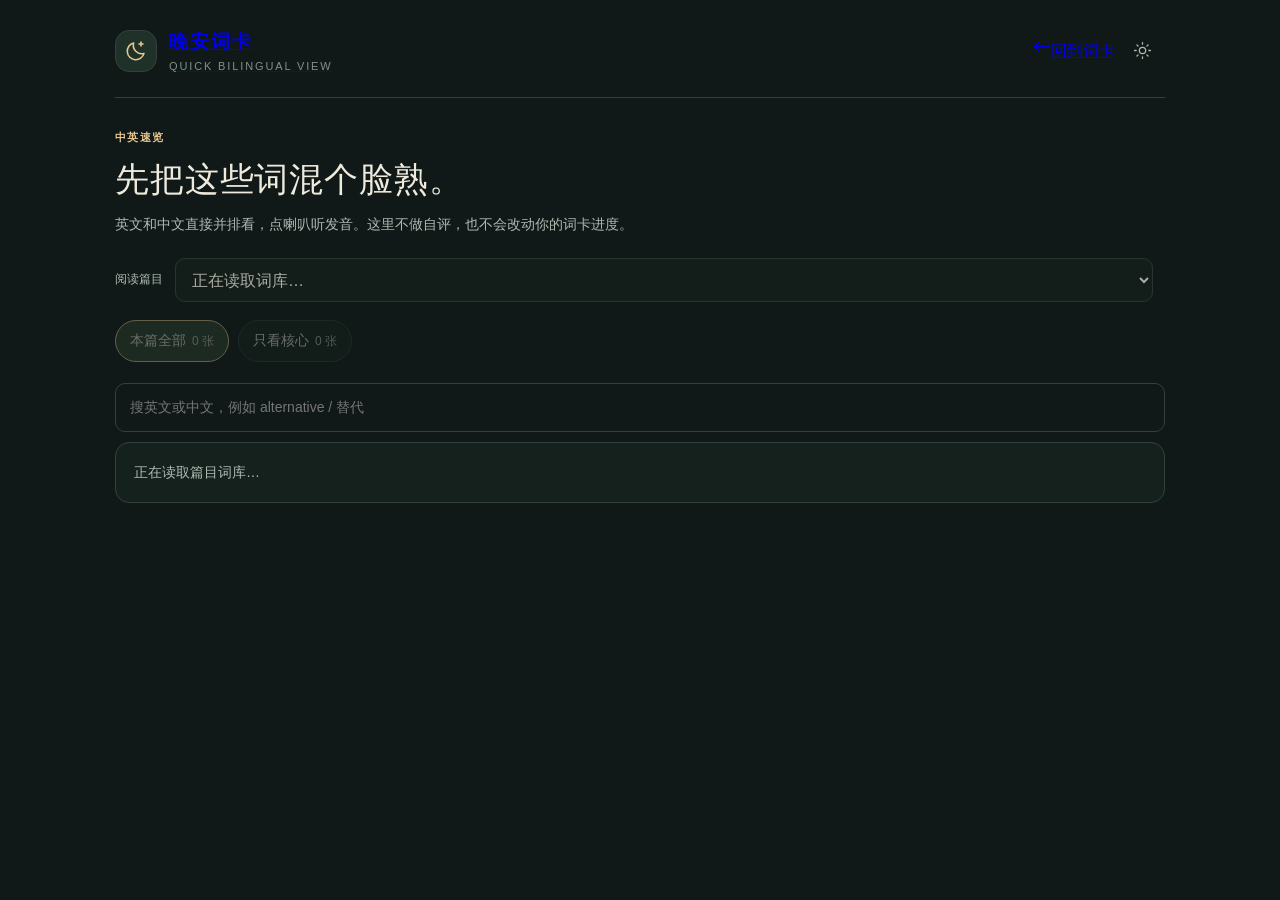
==== quick.html @ 434c5347 "Add bilingual quick review page" ====
<!DOCTYPE html>
<html data-theme="night" lang="zh-CN">
<head>
<meta charset="utf-8"/>
<meta content="width=device-width, initial-scale=1, viewport-fit=cover" name="viewport"/>
<meta content="dark light" name="color-scheme"/>
<meta content="中英文对照速览。先把阅读生词混个脸熟，再进入词卡复习。" name="description"/>
<title>中英速览 · 晚安词卡</title>
<link href="./assets/app.css?v=3" rel="stylesheet"/>
<link href="./assets/quick.css?v=1" rel="stylesheet"/>
<meta content="noindex, nofollow" name="robots"/>
<meta content="#101917" name="theme-color"/>
<meta content="no-referrer" name="referrer"/>
<link href="./assets/icon.svg" rel="icon" type="image/svg+xml"/>
<meta content="default-src 'self'; script-src 'self'; style-src 'self' 'unsafe-inline'; img-src 'self' data:; connect-src 'self'; object-src 'none'; base-uri 'self'; form-action 'none'" http-equiv="Content-Security-Policy"/>
</head>
<body>
<div class="shell quick-shell">
<header class="top">
<a class="brand quick-brand" href="./index.html" aria-label="返回晚安词卡">
<span aria-hidden="true" class="logo"><svg viewBox="0 0 24 24"><path d="M20 14.4A8.5 8.5 0 0 1 9.6 4 8.5 8.5 0 1 0 20 14.4Z"></path><path d="M17 3v4M15 5h4"></path></svg></span>
<div><div class="brand-title">晚安词卡</div><div class="brand-sub">QUICK BILINGUAL VIEW</div></div>
</a>
<div class="top-actions">
<a class="quiet icon top-link" href="./index.html" title="回到翻卡模式"><svg viewBox="0 0 24 24"><path d="M9 18 3 12l6-6"></path><path d="M3 12h18"></path></svg><span class="label-on-wide">回到词卡</span></a>
<button aria-label="切换深浅色" class="quiet icon" id="theme" title="切换深浅色"><svg viewBox="0 0 24 24"><circle cx="12" cy="12" r="4"></circle><path d="M12 2v2M12 20v2M2 12h2M20 12h2M5 5l1.5 1.5M17.5 17.5 19 19M19 5l-1.5 1.5M6.5 17.5 5 19"></path></svg></button>
</div>
</header>

<section class="intro quick-intro">
<div class="eyebrow">中英速览</div>
<h1>先把这些词混个脸熟。</h1>
<p>英文和中文直接并排看，点喇叭听发音。这里不做自评，也不会改动你的词卡进度。</p>
</section>

<div class="deckbar">
<label for="deckSelect">阅读篇目</label>
<select aria-label="选择阅读篇目" disabled id="deckSelect"><option>正在读取词库…</option></select>
<span class="edition" id="edition"></span>
</div>

<div class="quick-controls">
<nav aria-label="筛选词卡" class="packbar quick-packbar">
<button aria-pressed="true" data-filter="all" disabled>本篇全部<span class="pack-n" id="allCount">0 张</span></button>
<button aria-pressed="false" data-filter="core" disabled>只看核心<span class="pack-n" id="coreCount">0 张</span></button>
</nav>
<label class="quick-search-wrap">
<span class="sr-only">搜索中英文</span>
<input class="search quick-search" disabled id="searchInput" placeholder="搜英文或中文，例如 alternative / 替代" type="search"/>
</label>
</div>

<div class="loadingbox" id="loadingBox" role="status"><span id="loadingMessage">正在读取篇目词库…</span></div>

<main hidden id="quickWorkspace">
<div class="quick-summary"><span id="listCount"></span><span>点击任意一行的喇叭即可听英文发音</span></div>
<section class="quick-list" id="quickList" aria-live="polite"></section>
<p class="quick-foot">这是“预习 / 扫一遍”页面：先认识长相和大意，再回到词卡页做主动回忆，会轻松很多。</p>
</main>
</div>
<div class="toast" hidden id="toast" role="status"></div>
<noscript><div class="noscript">中英速览需要 JavaScript。请通过网站地址访问。</div></noscript>
<script defer src="./assets/quick.js?v=1"></script>
</body>
</html>
---- assets/app.css ----
:root{--bg:#101917;--card:#1a2823;--panel:#15211d;--subtle:#20312a;--line:#32423a;--ink:#eeeadd;--muted:#adb9b1;--dim:#809388;--accent:#e5c78f;--accentInk:#282319;--soft:#304534;--highlight:#e8d893;--red:#e4a498;--good:#a5cfb2;--maybe:#e5c78f;--bad:#e4a498;--shadow:0 18px 55px #050b0729;--radius:22px}
[data-theme="day"]{--bg:#f5f2e9;--card:#fffdf7;--panel:#eeeee4;--subtle:#e7ecdf;--line:#d6dccf;--ink:#27382d;--muted:#586b5e;--dim:#66796b;--accent:#47674c;--accentInk:#fffdf5;--soft:#e4eedb;--highlight:#f0df9b;--red:#a34f43;--good:#346c4e;--maybe:#886327;--bad:#a34f43;--shadow:0 18px 55px #30402709}
*{box-sizing:border-box}html{scroll-behavior:smooth}body{margin:0;background:var(--bg);color:var(--ink);font:16px/1.65 -apple-system,BlinkMacSystemFont,"Segoe UI","PingFang SC","Microsoft YaHei",sans-serif;min-height:100vh}button,input,select{font:inherit}button{cursor:pointer;color:inherit;border:1px solid var(--line);background:transparent;border-radius:12px;padding:10px 16px;transition:background .15s,border-color .15s;min-height:44px;touch-action:manipulation}button:hover:not(:disabled){background:var(--subtle);border-color:var(--dim)}button:focus-visible,input:focus-visible,summary:focus-visible{outline:3px solid var(--accent);outline-offset:4px}button:disabled{opacity:.4;cursor:default}button.primary{background:var(--accent);color:var(--accentInk);border-color:var(--accent);font-weight:650}button.primary:hover{filter:brightness(1.05);background:var(--accent)}button.quiet{border-color:transparent;color:var(--muted)}button.icon{display:inline-flex;align-items:center;justify-content:center;gap:7px;padding:8px 12px}svg{width:19px;height:19px;fill:none;stroke:currentColor;stroke-width:1.6;stroke-linecap:round;stroke-linejoin:round;flex-shrink:0}[hidden]{display:none!important}.shell{max-width:1110px;margin:auto;padding:26px 30px 38px}.top{display:flex;align-items:center;justify-content:space-between;gap:15px;padding-bottom:22px;border-bottom:1px solid var(--line)}.brand{display:flex;align-items:center;gap:12px}.logo{height:42px;width:42px;display:grid;place-items:center;background:var(--subtle);border:1px solid var(--line);border-radius:14px;color:var(--accent)}.logo svg{width:24px;height:24px}.brand-title{font-size:19px;letter-spacing:.1em;font-weight:650}.brand-sub{font-size:11px;color:var(--dim);letter-spacing:.17em}.top-actions{display:flex;gap:5px;align-items:center}.top-actions button{font-size:13px}.intro{padding:30px 0 22px}.eyebrow{color:var(--accent);letter-spacing:.13em;font-size:11px;font-weight:650}.intro h1{font-size:clamp(24px,3.5vw,34px);font-weight:520;letter-spacing:.025em;line-height:1.45;margin:8px 0 9px}.intro p{color:var(--muted);font-size:14px;margin:0}.packbar{display:flex;gap:9px;align-items:center;flex-wrap:wrap;margin:0 0 21px}.packbar button{font-size:14px;padding:8px 14px;min-height:42px;border-radius:22px;background:var(--panel)}.packbar button[aria-pressed="true"]{background:var(--soft);border-color:var(--accent);color:var(--ink)}.packbar .pack-n{font-size:12px;opacity:.75;margin-left:6px}.workspace{display:grid;grid-template-columns:minmax(0,1fr) 228px;gap:24px;align-items:start}.study-area{min-width:0}.round-line{display:flex;align-items:center;justify-content:space-between;font-size:12px;color:var(--muted);gap:10px;margin:0 3px 11px}.round-line strong{font-weight:500;color:var(--ink)}.progress-track{height:3px;background:var(--line);border-radius:8px;overflow:hidden;margin-bottom:17px}.progress-fill{height:100%;background:var(--accent);width:0;transition:width .2s}.card{border-radius:var(--radius);padding:28px 30px;background:var(--card);border:1px solid var(--line);box-shadow:var(--shadow);min-height:332px;position:relative}.card-meta{display:flex;align-items:center;gap:10px;justify-content:space-between;margin-bottom:18px}.badge{font-size:11px;line-height:1.5;color:var(--accent);background:var(--subtle);padding:5px 9px;border-radius:7px}.loc{font-size:11px;color:var(--dim);text-align:right}.term-line{display:flex;justify-content:space-between;gap:12px;align-items:start}.word{font-family:Georgia,"Times New Roman",serif;font-size:clamp(32px,5vw,47px);font-weight:400;line-height:1.16;margin:0 0 8px;letter-spacing:-.015em;overflow-wrap:anywhere}.word.long{font-size:clamp(25px,3vw,35px)}.sound{color:var(--dim);padding:7px;min-width:38px;min-height:38px;border-color:transparent;margin-top:1px}.form{font-size:12px;color:var(--muted);margin:0 0 23px;line-height:1.6}.quote-block{border-top:1px solid var(--line);padding-top:17px;margin-bottom:22px}.micro-label{font-size:10px;letter-spacing:.07em;color:var(--dim);margin-bottom:8px}.quote{font:20px/1.6 Georgia,"Times New Roman",serif;margin:0;overflow-wrap:anywhere}mark{background:var(--highlight);color:#25291c;border-radius:3px;padding:1px 4px;-webkit-box-decoration-break:clone;box-decoration-break:clone}.clue{border-bottom:0;text-decoration:none}.reveal{width:100%;margin-top:1px;background:var(--subtle);border-style:dashed;font-size:14px;min-height:49px}.keyhint{font:11px/1.3 ui-monospace,monospace;opacity:.6;margin-left:7px}.answer{border-top:1px solid var(--line);padding-top:20px;margin-top:20px}.answer .micro-label{color:var(--accent)}.meaning{font-size:23px;line-height:1.6;font-weight:550;margin:0 0 8px}.translation{color:var(--muted);font-size:14px;margin:0 0 17px}.note{font-size:13px;line-height:1.85;border-left:2px solid var(--red);padding:2px 0 2px 12px;color:var(--ink);margin:0 0 17px}.note small{font-size:10px;display:block;color:var(--red);margin-bottom:4px;letter-spacing:.06em}details{font-size:12px;color:var(--muted);border-top:1px solid var(--line);padding-top:12px}summary{cursor:pointer;color:var(--muted);padding:3px 0;line-height:1.65}details .source-detail{padding:10px 0 1px;line-height:1.9}.source-word{color:var(--ink);font-weight:650;font-size:14px;margin:12px 0 4px}.source-no{font-weight:400;color:var(--dim);font-size:11px}.definition{white-space:pre-line;margin:0;font-size:13px;color:var(--muted)}.source-foot{font-size:11px;color:var(--dim);margin:10px 0 0}.ratings{display:grid;grid-template-columns:repeat(3,1fr);gap:9px;margin-top:17px}.ratings button{min-height:51px;font-size:14px;font-weight:500;background:var(--panel)}.ratings .known{color:var(--good)}.ratings .fuzzy{color:var(--maybe)}.ratings .unknown{color:var(--bad)}.rating-tip{font-size:11px;color:var(--dim);margin:8px 0 0;text-align:center}.nav{display:flex;justify-content:space-between;align-items:center;gap:8px;margin-top:15px}.nav button{font-size:12px}.sidebar{padding-top:35px}.sidebox{border:1px solid var(--line);border-radius:18px;padding:21px;background:var(--panel);margin-bottom:14px}.side-label{font-size:11px;color:var(--muted);letter-spacing:.04em}.side-number{font:42px/1.25 Georgia,serif;margin:12px 0 5px;color:var(--ink)}.side-number small{font:14px sans-serif;color:var(--dim)}.tiny{font-size:11px;color:var(--dim)}.statrow{display:flex;justify-content:space-between;gap:6px;font-size:12px;padding:6px 0}.statrow:first-of-type{margin-top:14px}.dot{width:6px;height:6px;border-radius:50%;display:inline-block;margin-right:6px;background:var(--dim)}.dot.good{background:var(--good)}.dot.maybe{background:var(--maybe)}.dot.bad{background:var(--bad)}.sidebox p{font-size:12px;color:var(--muted);line-height:1.9;margin:9px 0 0}.sidebox .side-title{font-size:14px;color:var(--ink)}.session-stop{width:100%;font-size:13px;border-color:var(--line)}.storage-info{font-size:11px;color:var(--dim);line-height:1.8;margin:10px 2px 0}.storage-info.warning{color:var(--bad)}.bottom{margin-top:29px;display:flex;justify-content:space-between;gap:10px;align-items:center;border-top:1px solid var(--line);padding-top:17px}.bottom p{font-size:11px;color:var(--dim);margin:0}.bottom button{font-size:12px;padding:7px 10px}.done{padding:37px 26px;border:1px solid var(--line);background:var(--card);border-radius:var(--radius);text-align:center;min-height:395px;box-shadow:var(--shadow)}.done-symbol{width:54px;height:54px;border-radius:50%;background:var(--subtle);color:var(--accent);display:grid;place-items:center;margin:0 auto 17px}.done-symbol svg{width:27px;height:27px}.done h2{font-size:25px;font-weight:500;margin:12px 0 8px}.done p{font-size:14px;color:var(--muted)}.done-stats{display:flex;justify-content:center;gap:24px;padding:16px 0 24px}.done-stats b{font:26px/1.2 Georgia,serif;display:block;color:var(--ink)}.done-stats span{font-size:11px;color:var(--dim)}.done-buttons{display:flex;flex-wrap:wrap;gap:10px;justify-content:center}.done-buttons button{font-size:13px}.done-list{font-size:12px;line-height:1.9;color:var(--muted);margin:0 auto 23px;max-width:470px}.done-list em{font-style:normal;color:var(--accent)}dialog{width:min(680px,calc(100vw - 28px));max-height:85vh;color:var(--ink);background:var(--card);border:1px solid var(--line);border-radius:20px;padding:25px;box-shadow:0 25px 90px #0006}dialog::backdrop{background:#06100ad9;backdrop-filter:blur(4px)}.dialog-head{display:flex;justify-content:space-between;align-items:center;gap:15px;margin-bottom:15px}.dialog-head h2{font-weight:550;font-size:19px;margin:0}.dialog-head button{padding:6px 12px}.dialog-text{font-size:13px;color:var(--muted);line-height:1.9}.dialog-text p{margin:12px 0}.dialog-text strong{color:var(--ink);font-weight:550}.search{display:block;width:100%;background:var(--bg);border:1px solid var(--line);color:var(--ink);font-size:14px;padding:12px 14px;border-radius:10px;margin-bottom:10px}.list-count{font-size:11px;color:var(--dim);margin-bottom:13px}.word-list{max-height:52vh;overflow:auto;overscroll-behavior:contain;padding-right:6px}.word-row{border-top:1px solid var(--line);padding:14px 0}.row-top{display:flex;justify-content:space-between;align-items:start;gap:12px}.row-term{font:20px/1.35 Georgia,serif;color:var(--ink);overflow-wrap:anywhere}.row-kind{font-size:10px;color:var(--dim);margin-top:4px}.row-status{font-size:10px;color:var(--accent);white-space:nowrap}.word-row details{border:0;padding-top:5px}.row-meaning{color:var(--ink);font-size:14px;padding:8px 0}.word-row button{font-size:11px;min-height:34px;padding:4px 9px}.tools{display:flex;gap:9px;flex-wrap:wrap;margin:17px 0}.tools button{font-size:12px}.source-bullet{border-left:2px solid var(--accent);padding-left:12px;margin:16px 0}.toast{position:fixed;bottom:28px;left:50%;transform:translateX(-50%);width:max-content;max-width:90vw;color:var(--ink);background:var(--card);padding:11px 18px;border:1px solid var(--accent);border-radius:12px;font-size:13px;box-shadow:var(--shadow);z-index:20}.sr-only{position:absolute;width:1px;height:1px;overflow:hidden;clip:rect(0,0,0,0);white-space:nowrap}.context-switch{display:inline-flex;gap:6px;align-items:center;cursor:pointer;font-size:11px;color:var(--dim)}.context-switch input{accent-color:var(--accent);margin:0;width:14px;height:14px}.list-foot{font-size:11px;color:var(--dim);padding-top:14px;border-top:1px solid var(--line);margin-top:13px}.noscript{margin:20px;padding:20px;border:1px solid var(--bad)}
@media(max-width:760px){.shell{padding:18px 19px 24px}.workspace{grid-template-columns:1fr;gap:0}.sidebar{padding-top:18px;display:grid;grid-template-columns:1fr 1fr;gap:12px}.sidebox{padding:15px;margin-bottom:0}.sidebox.rest-box{display:none}.side-number{font-size:28px;display:inline-block;margin:6px 0}.sidebox.progress-box .statrow{display:inline-flex;gap:8px;margin-right:12px;font-size:11px;padding:2px 0}.statrow:first-of-type{margin-top:0}.sidebox.progress-box{grid-column:1/-1}.side-label{display:inline-block;margin-right:12px}.progress-box .tiny{display:inline-block;margin-left:8px}.sidebar .session-stop{grid-column:1/-1}.storage-info{grid-column:1/-1;margin-top:0}.intro{padding:24px 0 18px}.intro h1{font-size:27px}.brand-sub{font-size:9px}.top{padding-bottom:17px}.top-actions .label-on-wide{display:none}.top-actions button{padding:9px}.packbar{gap:7px;margin-bottom:17px}.packbar button{padding:7px 11px;font-size:12px}.card{padding:23px 22px;min-height:320px}.quote{font-size:19px}.card-meta{gap:6px}.badge{font-size:10px}.loc{font-size:10px}.word{font-size:40px}.word.long{font-size:28px}.meaning{font-size:21px}.keyhint{display:none}.bottom{flex-direction:column;align-items:flex-start;margin-top:21px}.bottom p{font-size:10px}.ratings{gap:7px}.ratings button{padding:10px 8px}.nav button{padding:8px 9px}.done{padding:32px 20px;min-height:350px}dialog{padding:20px}.round-line{font-size:11px}}
@media(max-width:760px){.sidebox.progress-box .tiny{display:block;margin:2px 0 8px}.sidebox.progress-box .statrow{margin-right:18px}.sidebox.progress-box .statrow:first-of-type{margin-top:0}}
@media(max-width:360px){.shell{padding:15px 13px}.brand-title{font-size:17px}.logo{width:36px;height:36px}.brand{gap:8px}.packbar button{font-size:11px;padding:7px 10px}.card{padding:21px 17px}.word{font-size:34px}.word.long{font-size:25px}.loc{max-width:120px}.intro h1{font-size:25px}}
@media(prefers-reduced-motion:reduce){*{transition:none!important;scroll-behavior:auto!important}}

.deckbar{display:flex;gap:12px;align-items:center;margin:0 0 18px;flex-wrap:wrap}.deckbar label{font-size:12px;color:var(--muted)}.deckbar select{min-height:44px;padding:8px 34px 8px 12px;border:1px solid var(--line);border-radius:10px;color:var(--ink);background:var(--panel);max-width:100%;flex:1;min-width:180px}.edition{font-size:11px;color:var(--dim)}.loadingbox{margin:0 0 20px;padding:18px;border:1px solid var(--line);border-radius:14px;background:var(--panel);font-size:14px;color:var(--muted)}.loadingbox button{margin-top:10px}.site-link{color:var(--accent)}.update-btn{white-space:nowrap}.storage-info a{color:inherit}button:focus-visible,select:focus-visible{outline:3px solid var(--accent);outline-offset:3px}@media(max-width:420px){.deckbar{gap:8px}.deckbar select{min-width:140px}.top-actions{gap:0}.update-btn{padding:8px!important}}

@media(max-width:520px){.deckbar{display:grid;grid-template-columns:minmax(0,1fr) auto;gap:8px}.deckbar label{grid-column:1/-1}.deckbar select{min-width:0;width:100%;font-size:13px;padding-right:20px}.deckbar .edition{grid-column:1/-1}.deckbar .update-btn{font-size:12px}.intro{padding-top:18px}}
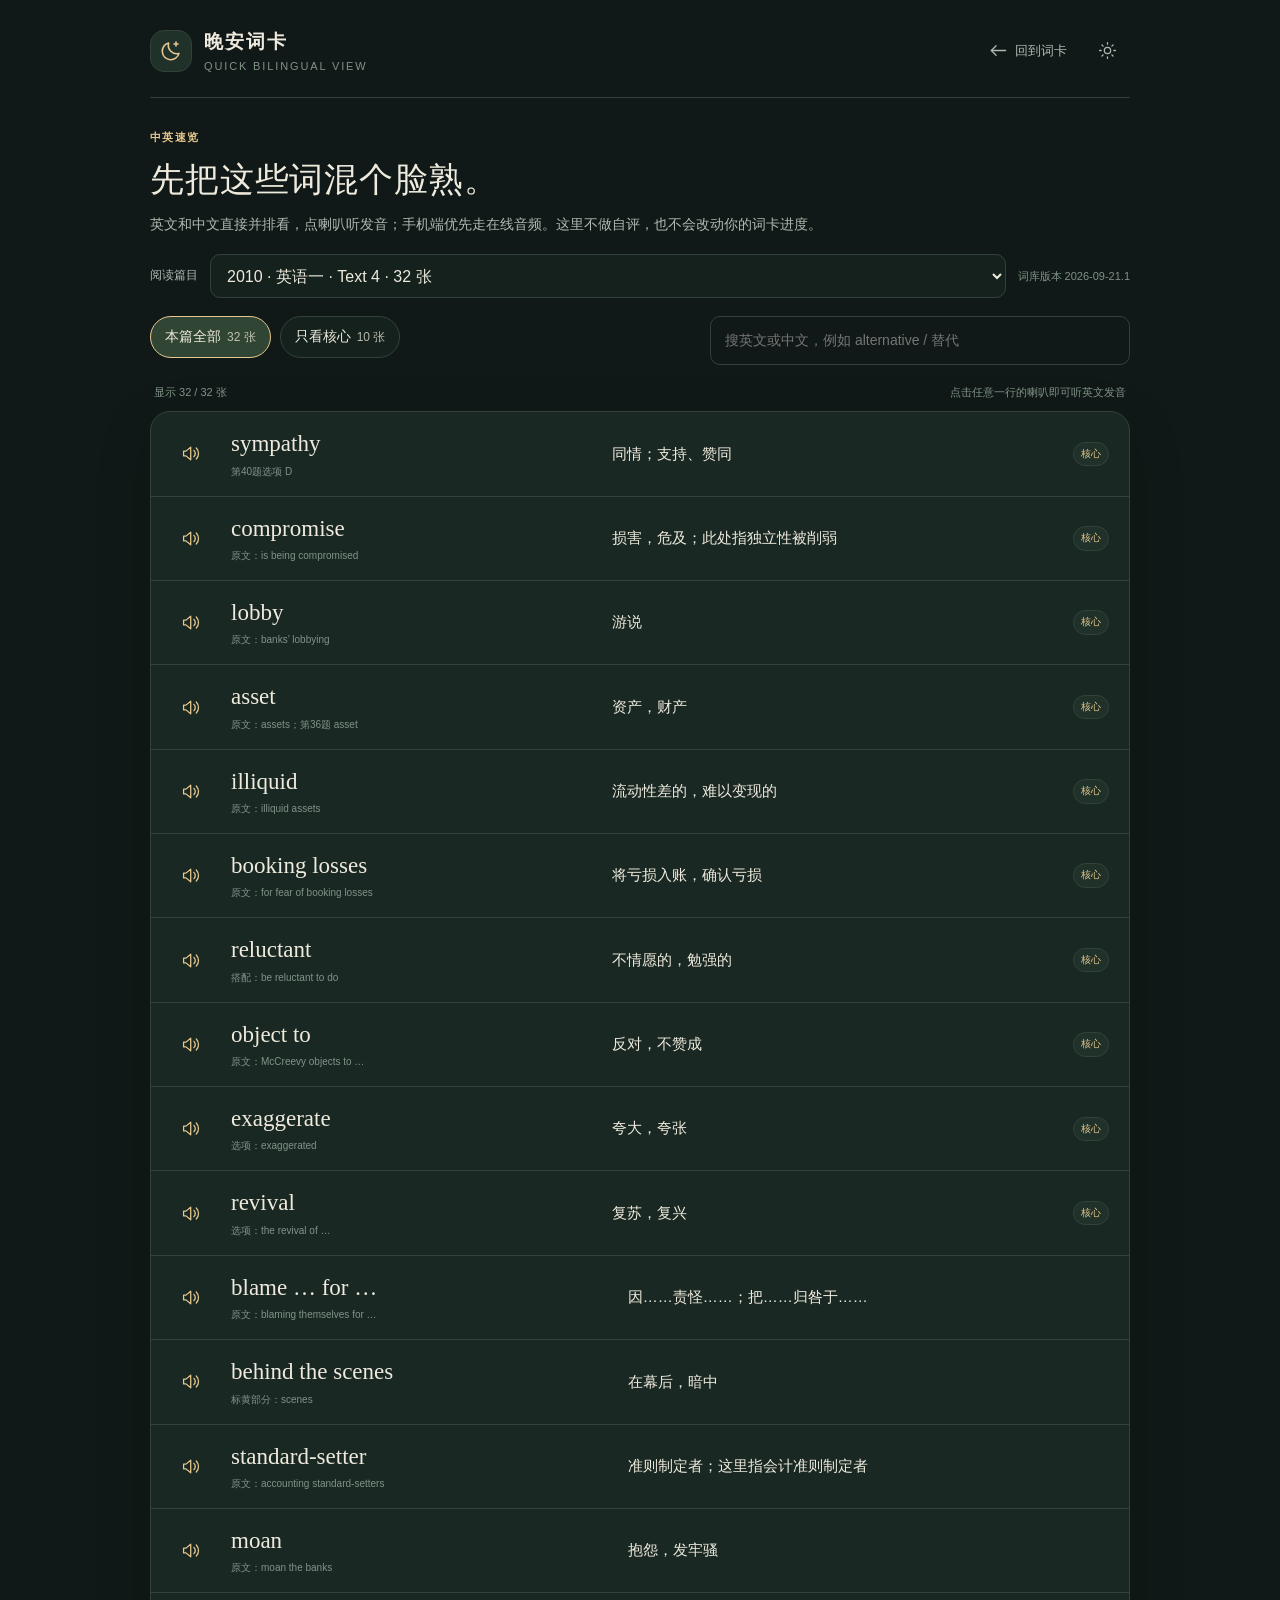
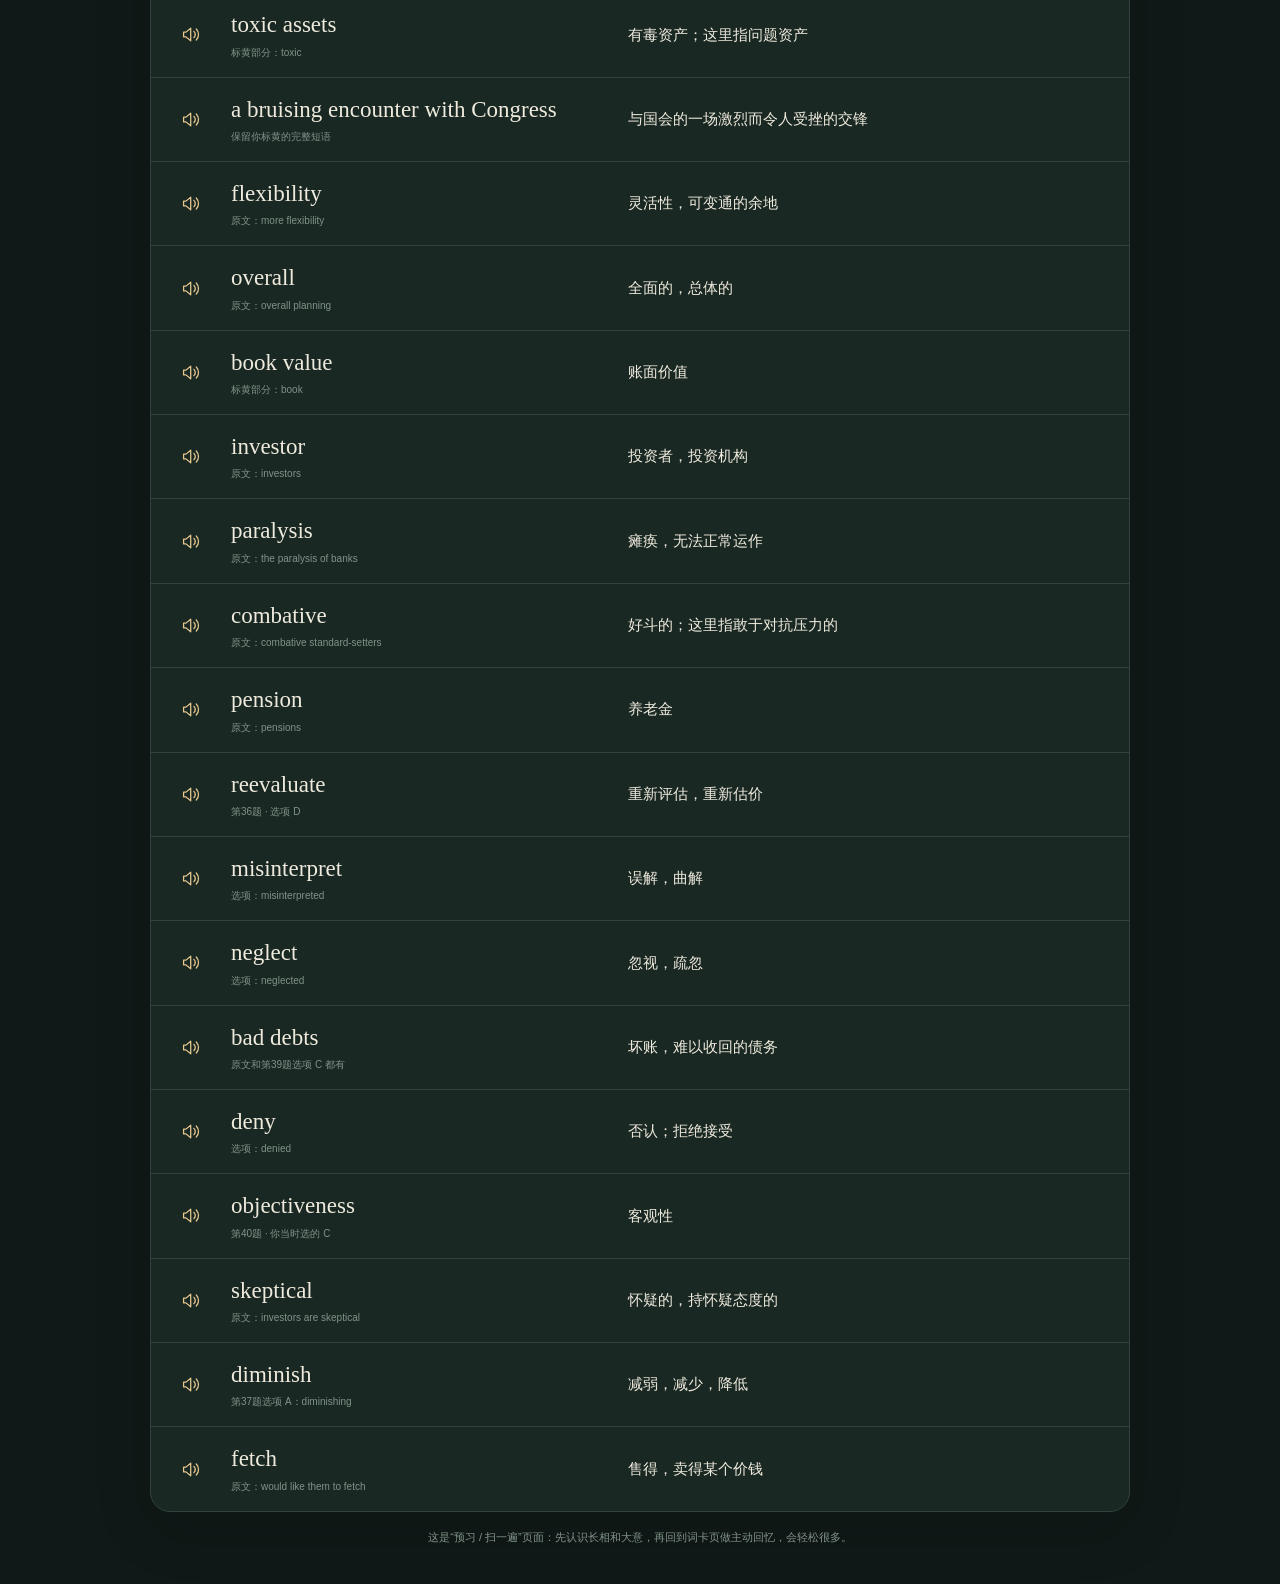
==== commit 9329cc62: "Allow online pronunciation audio on quick view" ====
--- a/quick.html
+++ b/quick.html
@@ -12,7 +12,7 @@
 <meta content="#101917" name="theme-color"/>
 <meta content="no-referrer" name="referrer"/>
 <link href="./assets/icon.svg" rel="icon" type="image/svg+xml"/>
-<meta content="default-src 'self'; script-src 'self'; style-src 'self' 'unsafe-inline'; img-src 'self' data:; connect-src 'self'; object-src 'none'; base-uri 'self'; form-action 'none'" http-equiv="Content-Security-Policy"/>
+<meta content="default-src 'self'; script-src 'self'; style-src 'self' 'unsafe-inline'; img-src 'self' data:; connect-src 'self'; media-src 'self' https://dict.youdao.com; object-src 'none'; base-uri 'self'; form-action 'none'" http-equiv="Content-Security-Policy"/>
 </head>
 <body>
 <div class="shell quick-shell">
@@ -30,7 +30,7 @@
 <section class="intro quick-intro">
 <div class="eyebrow">中英速览</div>
 <h1>先把这些词混个脸熟。</h1>
-<p>英文和中文直接并排看，点喇叭听发音。这里不做自评，也不会改动你的词卡进度。</p>
+<p>英文和中文直接并排看，点喇叭听发音；手机端优先走在线音频。这里不做自评，也不会改动你的词卡进度。</p>
 </section>
 
 <div class="deckbar">
@@ -60,6 +60,6 @@
 </div>
 <div class="toast" hidden id="toast" role="status"></div>
 <noscript><div class="noscript">中英速览需要 JavaScript。请通过网站地址访问。</div></noscript>
-<script defer src="./assets/quick.js?v=1"></script>
+<script defer src="./assets/quick.js?v=2"></script>
 </body>
 </html>
--- a/assets/app.css
+++ b/assets/app.css
@@ -10,3 +10,5 @@
 .deckbar{display:flex;gap:12px;align-items:center;margin:0 0 18px;flex-wrap:wrap}.deckbar label{font-size:12px;color:var(--muted)}.deckbar select{min-height:44px;padding:8px 34px 8px 12px;border:1px solid var(--line);border-radius:10px;color:var(--ink);background:var(--panel);max-width:100%;flex:1;min-width:180px}.edition{font-size:11px;color:var(--dim)}.loadingbox{margin:0 0 20px;padding:18px;border:1px solid var(--line);border-radius:14px;background:var(--panel);font-size:14px;color:var(--muted)}.loadingbox button{margin-top:10px}.site-link{color:var(--accent)}.update-btn{white-space:nowrap}.storage-info a{color:inherit}button:focus-visible,select:focus-visible{outline:3px solid var(--accent);outline-offset:3px}@media(max-width:420px){.deckbar{gap:8px}.deckbar select{min-width:140px}.top-actions{gap:0}.update-btn{padding:8px!important}}
 
 @media(max-width:520px){.deckbar{display:grid;grid-template-columns:minmax(0,1fr) auto;gap:8px}.deckbar label{grid-column:1/-1}.deckbar select{min-width:0;width:100%;font-size:13px;padding-right:20px}.deckbar .edition{grid-column:1/-1}.deckbar .update-btn{font-size:12px}.intro{padding-top:18px}}
+
+.top-link{color:var(--muted);text-decoration:none;border:1px solid transparent;border-radius:12px;min-height:44px;padding:8px 12px;display:inline-flex;align-items:center;justify-content:center;gap:7px;font-size:13px;transition:background .15s,border-color .15s}.top-link:hover{background:var(--subtle);border-color:var(--dim)}.top-link:focus-visible{outline:3px solid var(--accent);outline-offset:4px}
--- a/assets/quick.css
+++ b/assets/quick.css
@@ -0,0 +1,3 @@
+.quick-shell{max-width:1040px}.quick-brand{color:inherit;text-decoration:none}.quick-intro{padding-bottom:18px}.quick-controls{display:flex;gap:14px;align-items:flex-start;justify-content:space-between;margin-bottom:18px}.quick-packbar{margin:0;flex-shrink:0}.quick-search-wrap{width:min(420px,100%)}.quick-search{margin:0}.quick-summary{display:flex;justify-content:space-between;gap:14px;align-items:center;color:var(--dim);font-size:11px;margin:0 4px 10px}.quick-list{border:1px solid var(--line);border-radius:20px;overflow:hidden;background:var(--card);box-shadow:var(--shadow)}.quick-row{display:grid;grid-template-columns:44px minmax(220px,.9fr) minmax(260px,1.1fr) auto;gap:16px;align-items:center;padding:17px 20px;border-top:1px solid var(--line)}.quick-row:first-child{border-top:0}.quick-row:hover{background:var(--panel)}.quick-speak{width:40px;height:40px;min-width:40px;min-height:40px;padding:0;display:grid;place-items:center;border-color:transparent;color:var(--accent);border-radius:50%}.quick-speak:hover:not(:disabled){background:var(--subtle)}.quick-speak.playing{background:var(--soft);border-color:var(--accent)}.quick-en{min-width:0}.quick-term{font:23px/1.32 Georgia,"Times New Roman",serif;color:var(--ink);overflow-wrap:anywhere}.quick-form{font-size:10px;color:var(--dim);line-height:1.5;margin-top:4px;overflow-wrap:anywhere}.quick-zh{font-size:15px;line-height:1.65;color:var(--ink)}.quick-core{font-size:10px;color:var(--accent);border:1px solid var(--line);background:var(--subtle);padding:3px 7px;border-radius:999px;white-space:nowrap}.quick-empty{padding:44px 20px;text-align:center;color:var(--muted);font-size:14px}.quick-foot{font-size:11px;color:var(--dim);text-align:center;margin:16px 0 0}.top-link{color:var(--muted);text-decoration:none;border:1px solid transparent;border-radius:12px;min-height:44px;padding:8px 12px;display:inline-flex;align-items:center;justify-content:center;gap:7px;font-size:13px}.top-link:hover{background:var(--subtle);border-color:var(--dim)}.top-link:focus-visible{outline:3px solid var(--accent);outline-offset:4px}
+@media(max-width:760px){.quick-controls{display:block}.quick-packbar{margin-bottom:10px}.quick-search-wrap{display:block;width:100%}.quick-summary{align-items:flex-start;flex-direction:column;gap:2px}.quick-row{grid-template-columns:40px minmax(0,1fr) auto;gap:11px;padding:15px 14px}.quick-zh{grid-column:2/-1;font-size:14px;padding-right:4px}.quick-term{font-size:21px}.quick-form{font-size:9px}.quick-core{align-self:start;margin-top:3px}.top-actions .top-link{padding:9px}.quick-foot{text-align:left}.quick-list{border-radius:16px}}
+@media(max-width:380px){.quick-row{grid-template-columns:38px minmax(0,1fr)}.quick-core{display:none}.quick-zh{grid-column:2}.quick-term{font-size:20px}}
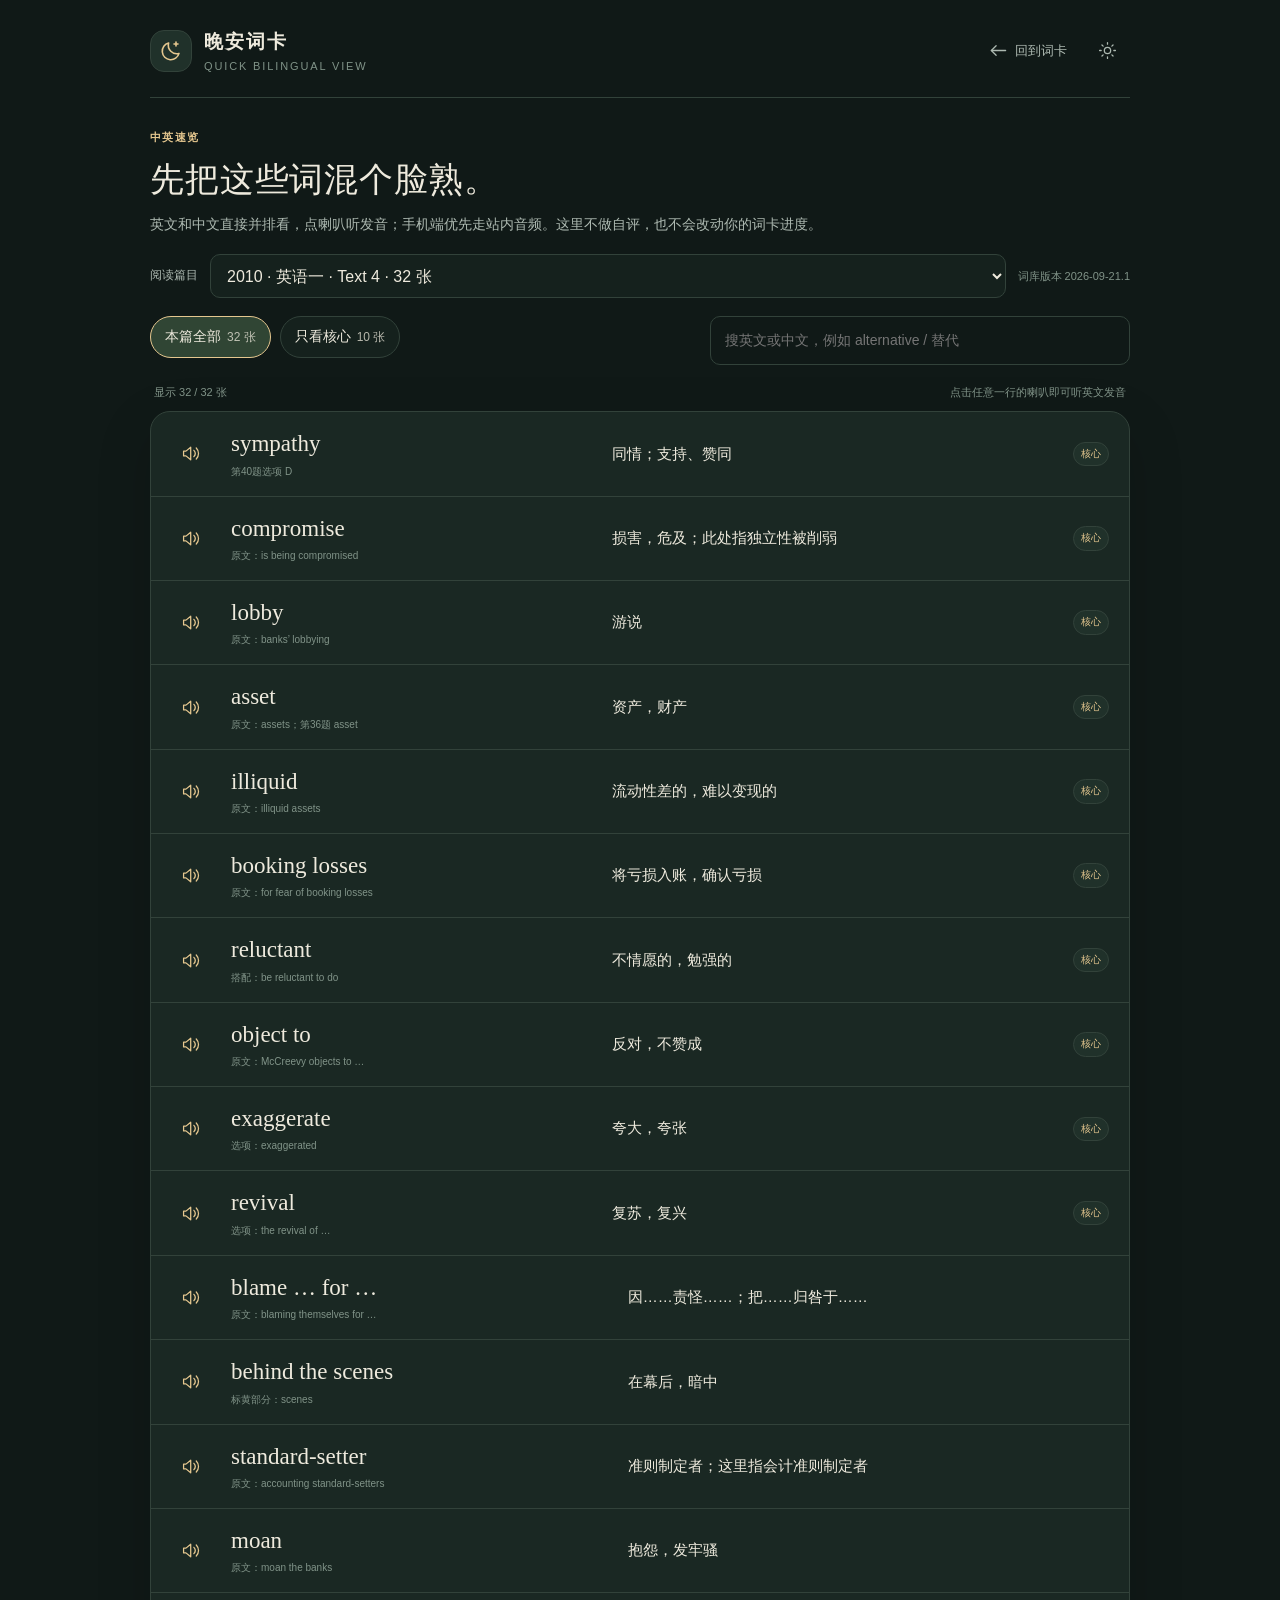
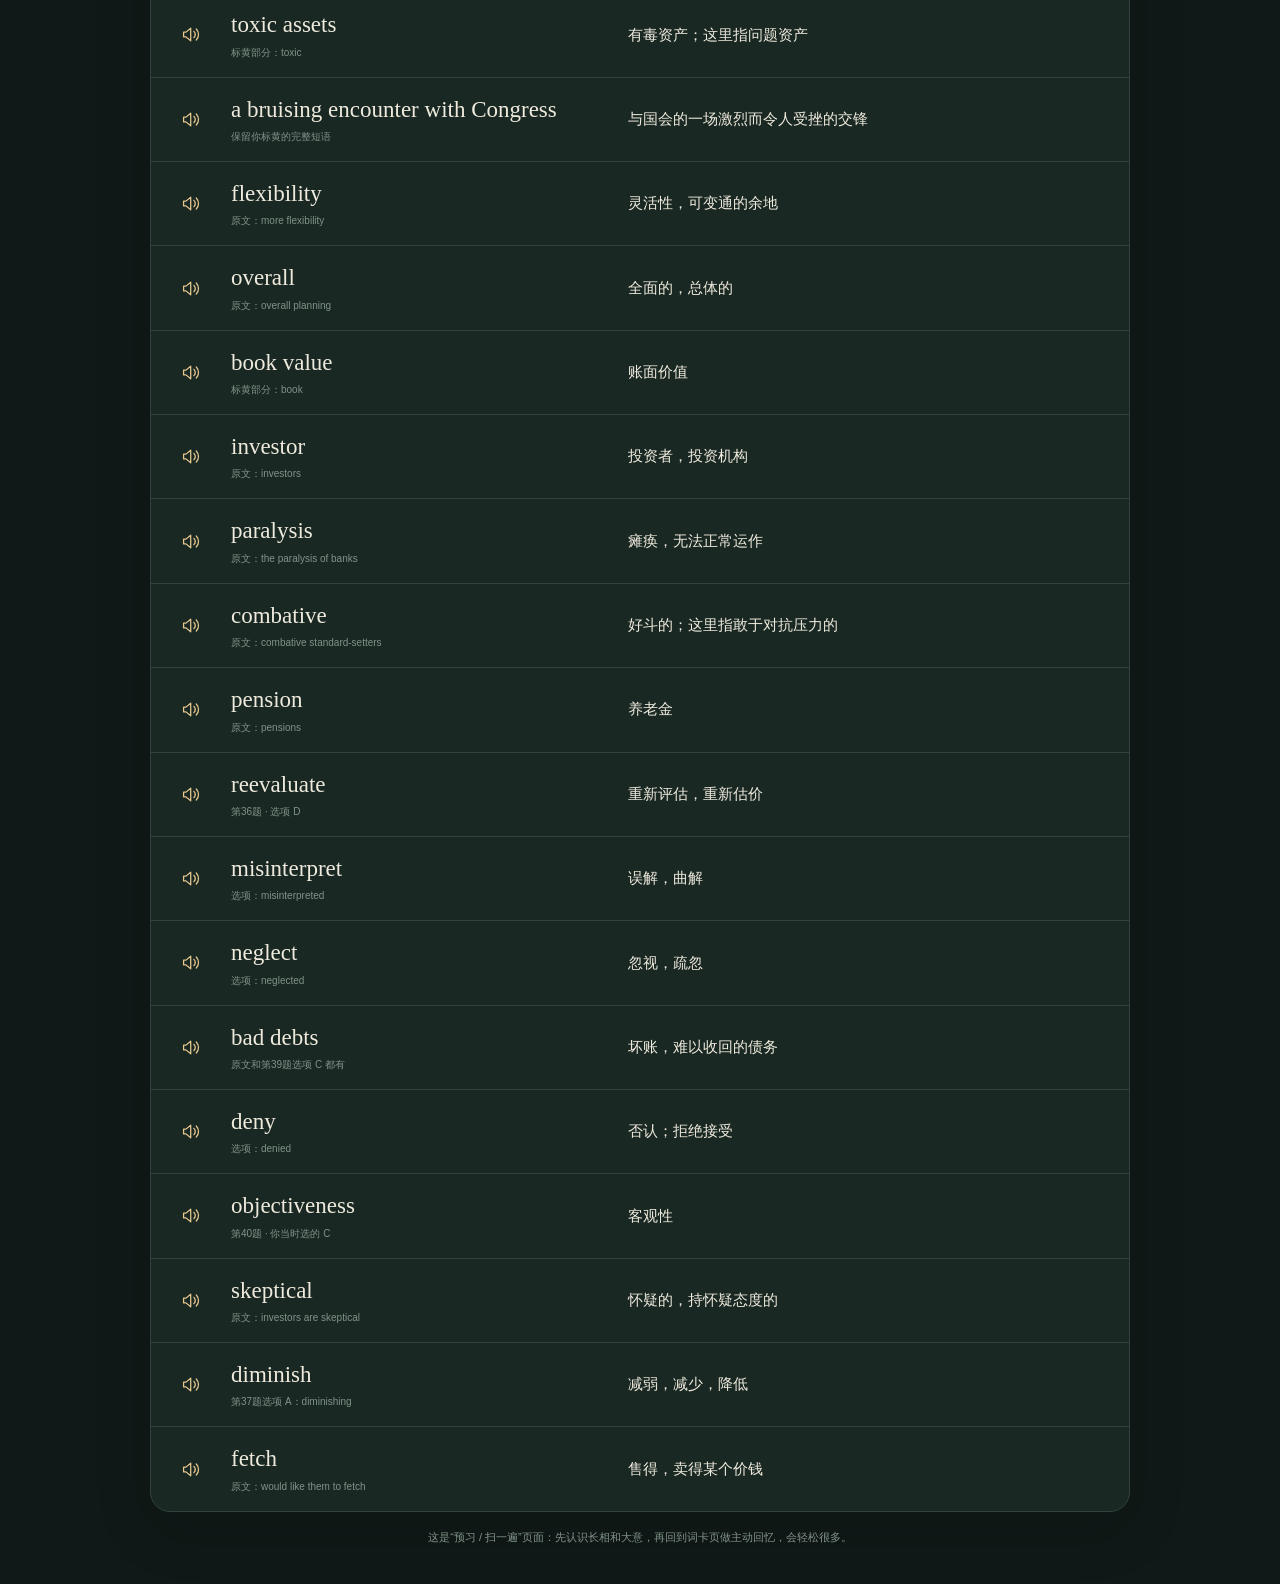
==== commit e1b5f317: "Allow bundled pronunciation blob playback" ====
--- a/quick.html
+++ b/quick.html
@@ -12,7 +12,7 @@
 <meta content="#101917" name="theme-color"/>
 <meta content="no-referrer" name="referrer"/>
 <link href="./assets/icon.svg" rel="icon" type="image/svg+xml"/>
-<meta content="default-src 'self'; script-src 'self'; style-src 'self' 'unsafe-inline'; img-src 'self' data:; connect-src 'self'; media-src 'self' https://dict.youdao.com; object-src 'none'; base-uri 'self'; form-action 'none'" http-equiv="Content-Security-Policy"/>
+<meta content="default-src 'self'; script-src 'self'; style-src 'self' 'unsafe-inline'; img-src 'self' data:; connect-src 'self'; media-src 'self' blob: https://dict.youdao.com; object-src 'none'; base-uri 'self'; form-action 'none'" http-equiv="Content-Security-Policy"/>
 </head>
 <body>
 <div class="shell quick-shell">
@@ -30,7 +30,7 @@
 <section class="intro quick-intro">
 <div class="eyebrow">中英速览</div>
 <h1>先把这些词混个脸熟。</h1>
-<p>英文和中文直接并排看，点喇叭听发音；手机端优先走在线音频。这里不做自评，也不会改动你的词卡进度。</p>
+<p>英文和中文直接并排看，点喇叭听发音；手机端优先走站内音频。这里不做自评，也不会改动你的词卡进度。</p>
 </section>
 
 <div class="deckbar">
@@ -60,6 +60,6 @@
 </div>
 <div class="toast" hidden id="toast" role="status"></div>
 <noscript><div class="noscript">中英速览需要 JavaScript。请通过网站地址访问。</div></noscript>
-<script defer src="./assets/quick.js?v=2"></script>
+<script defer src="./assets/quick.js?v=3"></script>
 </body>
 </html>
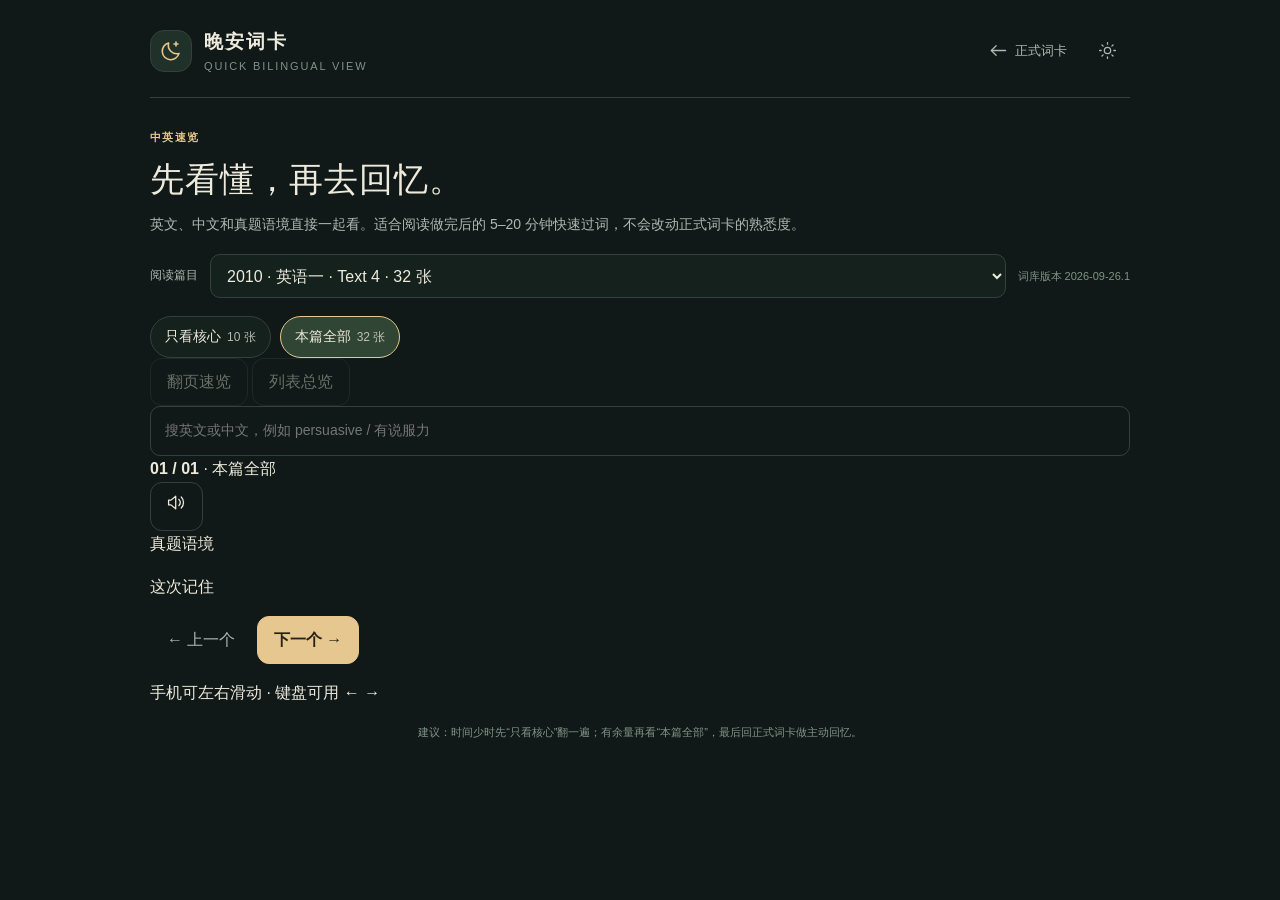
==== commit 41bcf44a: "Add flip-style bilingual quick review" ====
--- a/quick.html
+++ b/quick.html
@@ -7,7 +7,7 @@
 <meta content="中英文对照速览。先把阅读生词混个脸熟，再进入词卡复习。" name="description"/>
 <title>中英速览 · 晚安词卡</title>
 <link href="./assets/app.css?v=3" rel="stylesheet"/>
-<link href="./assets/quick.css?v=1" rel="stylesheet"/>
+<link href="./assets/quick.css?v=2" rel="stylesheet"/>
 <meta content="noindex, nofollow" name="robots"/>
 <meta content="#101917" name="theme-color"/>
 <meta content="no-referrer" name="referrer"/>
@@ -22,15 +22,15 @@
 <div><div class="brand-title">晚安词卡</div><div class="brand-sub">QUICK BILINGUAL VIEW</div></div>
 </a>
 <div class="top-actions">
-<a class="quiet icon top-link" href="./index.html" title="回到翻卡模式"><svg viewBox="0 0 24 24"><path d="M9 18 3 12l6-6"></path><path d="M3 12h18"></path></svg><span class="label-on-wide">回到词卡</span></a>
+<a class="quiet icon top-link" href="./index.html" title="回到正式词卡"><svg viewBox="0 0 24 24"><path d="M9 18 3 12l6-6"></path><path d="M3 12h18"></path></svg><span class="label-on-wide">正式词卡</span></a>
 <button aria-label="切换深浅色" class="quiet icon" id="theme" title="切换深浅色"><svg viewBox="0 0 24 24"><circle cx="12" cy="12" r="4"></circle><path d="M12 2v2M12 20v2M2 12h2M20 12h2M5 5l1.5 1.5M17.5 17.5 19 19M19 5l-1.5 1.5M6.5 17.5 5 19"></path></svg></button>
 </div>
 </header>
 
 <section class="intro quick-intro">
 <div class="eyebrow">中英速览</div>
-<h1>先把这些词混个脸熟。</h1>
-<p>英文和中文直接并排看，点喇叭听发音；手机端优先走站内音频。这里不做自评，也不会改动你的词卡进度。</p>
+<h1>先看懂，再去回忆。</h1>
+<p>英文、中文和真题语境直接一起看。适合阅读做完后的 5–20 分钟快速过词，不会改动正式词卡的熟悉度。</p>
 </section>
 
 <div class="deckbar">
@@ -39,27 +39,83 @@
 <span class="edition" id="edition"></span>
 </div>
 
-<div class="quick-controls">
+<div class="quick-toolbar">
 <nav aria-label="筛选词卡" class="packbar quick-packbar">
+<button aria-pressed="false" data-filter="core" disabled>只看核心<span class="pack-n" id="coreCount">0 张</span></button>
 <button aria-pressed="true" data-filter="all" disabled>本篇全部<span class="pack-n" id="allCount">0 张</span></button>
-<button aria-pressed="false" data-filter="core" disabled>只看核心<span class="pack-n" id="coreCount">0 张</span></button>
 </nav>
-<label class="quick-search-wrap">
-<span class="sr-only">搜索中英文</span>
-<input class="search quick-search" disabled id="searchInput" placeholder="搜英文或中文，例如 alternative / 替代" type="search"/>
-</label>
+<div class="view-switch" role="group" aria-label="速览形式">
+<button aria-pressed="true" data-view="cards" disabled>翻页速览</button>
+<button aria-pressed="false" data-view="list" disabled>列表总览</button>
+</div>
+</div>
+
+<div class="quick-search-line">
+<input aria-label="搜索中英文" class="search quick-search" disabled id="searchInput" placeholder="搜英文或中文，例如 persuasive / 有说服力" type="search"/>
 </div>
 
 <div class="loadingbox" id="loadingBox" role="status"><span id="loadingMessage">正在读取篇目词库…</span></div>
 
 <main hidden id="quickWorkspace">
-<div class="quick-summary"><span id="listCount"></span><span>点击任意一行的喇叭即可听英文发音</span></div>
+<section id="cardView">
+<div class="quick-card-head">
+<div><strong id="cardPosition">01 / 01</strong><span id="cardScope"> · 本篇全部</span></div>
+<span id="cardKind"></span>
+</div>
+<div class="quick-progress" aria-label="速览进度"><div id="quickProgressFill"></div></div>
+
+<article class="overview-card" id="overviewCard">
+<div class="overview-top">
+<div class="overview-term-wrap">
+<div class="overview-term" id="cardTerm" lang="en"></div>
+<div class="overview-form" id="cardForm"></div>
+</div>
+<button class="overview-speak" id="cardSpeak" aria-label="播放当前英文发音" title="播放发音">
+<svg viewBox="0 0 24 24"><path d="M11 4 5 9H2v6h3l6 5Z"></path><path d="M15 8a6 6 0 0 1 0 8M18 5a10 10 0 0 1 0 14"></path></svg>
+</button>
+</div>
+
+<div class="overview-meaning" id="cardMeaning"></div>
+
+<div class="overview-context">
+<div class="overview-label">真题语境</div>
+<p class="overview-quote" id="cardQuote" lang="en"></p>
+<p class="overview-translation" id="cardTranslation"></p>
+</div>
+
+<div class="overview-note">
+<span>这次记住</span>
+<p id="cardNote"></p>
+</div>
+</article>
+
+<div class="overview-nav">
+<button class="quiet" id="prevCard">← 上一个</button>
+<button class="primary" id="nextCard">下一个 →</button>
+</div>
+<p class="swipe-tip">手机可左右滑动 · 键盘可用 ← →</p>
+
+<section class="quick-done" hidden id="quickDone">
+<div class="done-ring"><span>100%</span></div>
+<h2 id="doneTitle">这一篇，已经速览完了。</h2>
+<p id="doneMessage"></p>
+<div class="done-actions">
+<button id="restartQuick">重新开始</button>
+<a class="primary-link" id="goFlashcards" href="./index.html">去正式词卡</a>
+</div>
+</section>
+</section>
+
+<section hidden id="listView">
+<div class="quick-summary"><span id="listCount"></span><span>点喇叭即可听英文发音</span></div>
 <section class="quick-list" id="quickList" aria-live="polite"></section>
-<p class="quick-foot">这是“预习 / 扫一遍”页面：先认识长相和大意，再回到词卡页做主动回忆，会轻松很多。</p>
+</section>
+
+<p class="quick-foot">建议：时间少时先“只看核心”翻一遍；有余量再看“本篇全部”，最后回正式词卡做主动回忆。</p>
 </main>
 </div>
 <div class="toast" hidden id="toast" role="status"></div>
 <noscript><div class="noscript">中英速览需要 JavaScript。请通过网站地址访问。</div></noscript>
-<script defer src="./assets/quick.js?v=3"></script>
+<script defer src="./assets/quick.js?v=4"></script>
 </body>
 </html>
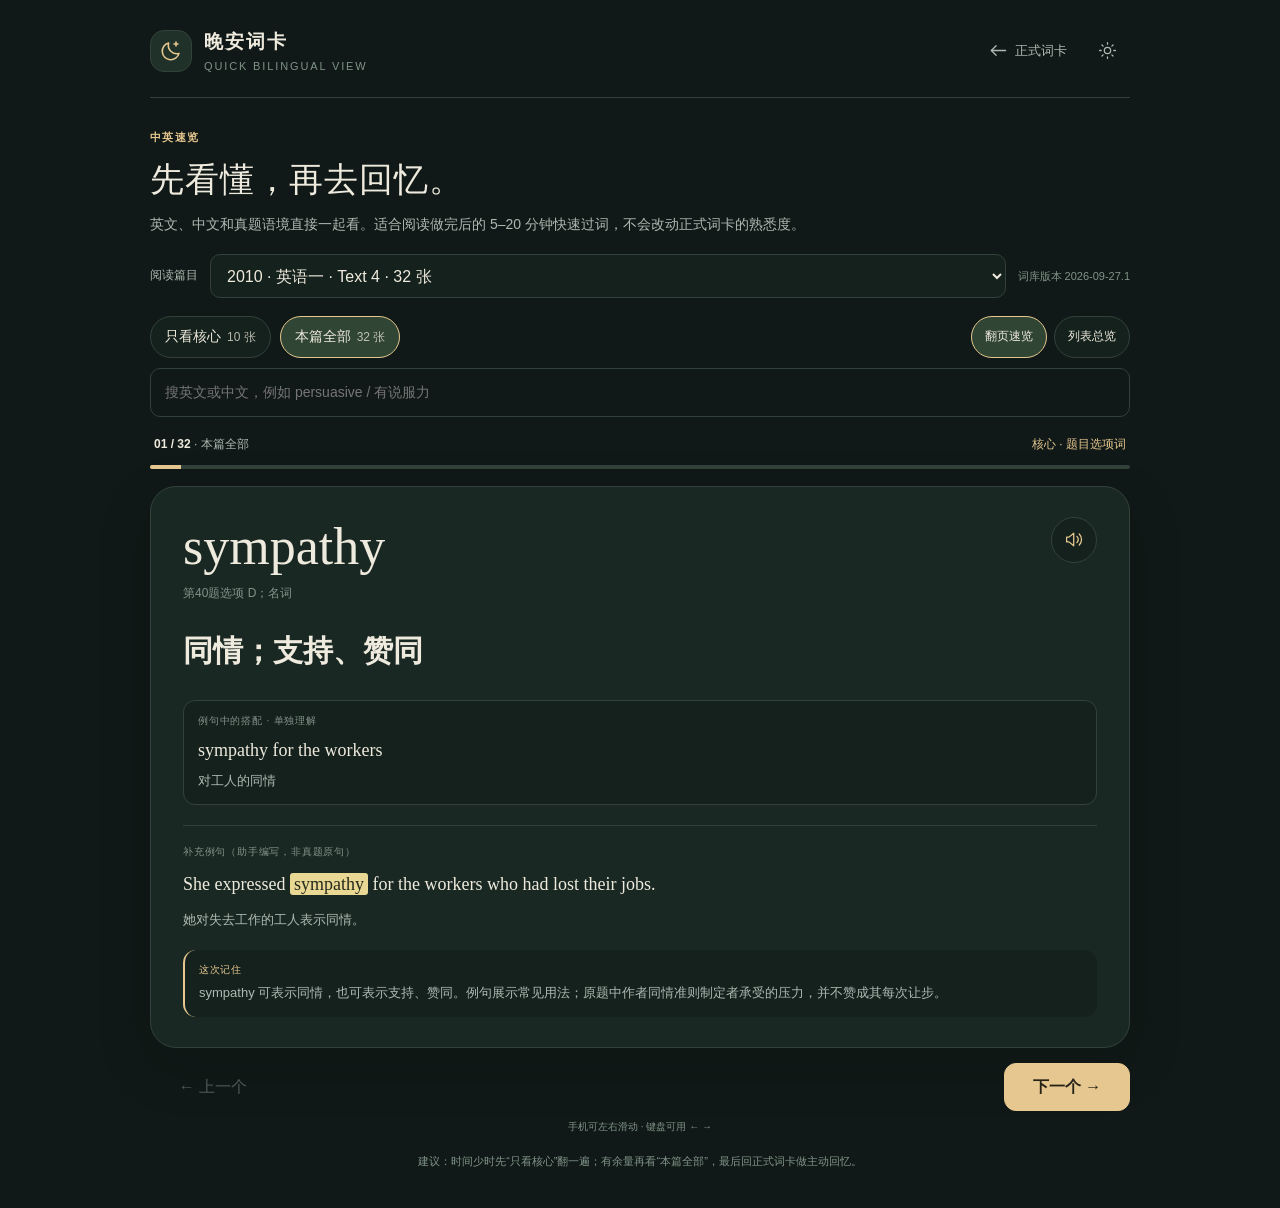
==== commit e1af1c70: "Repair all 192 cards: complete examples, accurate meanings and separate collocations" ====
--- a/quick.html
+++ b/quick.html
@@ -6,8 +6,8 @@
 <meta content="dark light" name="color-scheme"/>
 <meta content="中英文对照速览。先把阅读生词混个脸熟，再进入词卡复习。" name="description"/>
 <title>中英速览 · 晚安词卡</title>
-<link href="./assets/app.css?v=3" rel="stylesheet"/>
-<link href="./assets/quick.css?v=2" rel="stylesheet"/>
+<link href="./assets/app.css?v=20260927-audit" rel="stylesheet"/>
+<link href="./assets/quick.css?v=20260927-audit" rel="stylesheet"/>
 <meta content="noindex, nofollow" name="robots"/>
 <meta content="#101917" name="theme-color"/>
 <meta content="no-referrer" name="referrer"/>
@@ -76,9 +76,14 @@
 </div>
 
 <div class="overview-meaning" id="cardMeaning"></div>
+<div class="usage-pair" id="cardCollocationBlock" hidden>
+<div class="overview-label">例句中的搭配 · 单独理解</div>
+<p class="usage-en" id="cardCollocation" lang="en"></p>
+<p class="usage-zh" id="cardCollocationMeaning"></p>
+</div>
 
 <div class="overview-context">
-<div class="overview-label">真题语境</div>
+<div class="overview-label" id="cardQuoteType">例句来源</div>
 <p class="overview-quote" id="cardQuote" lang="en"></p>
 <p class="overview-translation" id="cardTranslation"></p>
 </div>
@@ -116,6 +121,6 @@
 </div>
 <div class="toast" hidden id="toast" role="status"></div>
 <noscript><div class="noscript">中英速览需要 JavaScript。请通过网站地址访问。</div></noscript>
-<script defer src="./assets/quick.js?v=4"></script>
+<script defer src="./assets/quick.js?v=20260927-audit"></script>
 </body>
 </html>
--- a/assets/app.css
+++ b/assets/app.css
@@ -12,3 +12,11 @@
 @media(max-width:520px){.deckbar{display:grid;grid-template-columns:minmax(0,1fr) auto;gap:8px}.deckbar label{grid-column:1/-1}.deckbar select{min-width:0;width:100%;font-size:13px;padding-right:20px}.deckbar .edition{grid-column:1/-1}.deckbar .update-btn{font-size:12px}.intro{padding-top:18px}}
 
 .top-link{color:var(--muted);text-decoration:none;border:1px solid transparent;border-radius:12px;min-height:44px;padding:8px 12px;display:inline-flex;align-items:center;justify-content:center;gap:7px;font-size:13px;transition:background .15s,border-color .15s}.top-link:hover{background:var(--subtle);border-color:var(--dim)}.top-link:focus-visible{outline:3px solid var(--accent);outline-offset:4px}
+
+/* Keep the headword meaning separate from the meaning of a longer phrase. */
+.usage-pair{border:1px solid var(--line);border-radius:12px;background:var(--panel);padding:12px 14px;margin:0 0 20px;overflow-wrap:anywhere}
+.usage-pair .usage-en{font:18px/1.55 Georgia,"Times New Roman",serif;color:var(--ink);margin:0 0 5px}
+.usage-pair .usage-zh{font-size:13px;line-height:1.7;color:var(--muted);margin:0}
+.usage-pair .micro-label,.usage-pair .overview-label{color:var(--dim)}
+.quick-usage{font-size:12px;color:var(--muted);margin-top:6px;line-height:1.6;overflow-wrap:anywhere}
+.overview-quote,.overview-translation{overflow-wrap:anywhere;text-decoration:none}
--- a/assets/quick.css
+++ b/assets/quick.css
@@ -1,3 +1,3 @@
-.quick-shell{max-width:1040px}.quick-brand{color:inherit;text-decoration:none}.quick-intro{padding-bottom:18px}.quick-controls{display:flex;gap:14px;align-items:flex-start;justify-content:space-between;margin-bottom:18px}.quick-packbar{margin:0;flex-shrink:0}.quick-search-wrap{width:min(420px,100%)}.quick-search{margin:0}.quick-summary{display:flex;justify-content:space-between;gap:14px;align-items:center;color:var(--dim);font-size:11px;margin:0 4px 10px}.quick-list{border:1px solid var(--line);border-radius:20px;overflow:hidden;background:var(--card);box-shadow:var(--shadow)}.quick-row{display:grid;grid-template-columns:44px minmax(220px,.9fr) minmax(260px,1.1fr) auto;gap:16px;align-items:center;padding:17px 20px;border-top:1px solid var(--line)}.quick-row:first-child{border-top:0}.quick-row:hover{background:var(--panel)}.quick-speak{width:40px;height:40px;min-width:40px;min-height:40px;padding:0;display:grid;place-items:center;border-color:transparent;color:var(--accent);border-radius:50%}.quick-speak:hover:not(:disabled){background:var(--subtle)}.quick-speak.playing{background:var(--soft);border-color:var(--accent)}.quick-en{min-width:0}.quick-term{font:23px/1.32 Georgia,"Times New Roman",serif;color:var(--ink);overflow-wrap:anywhere}.quick-form{font-size:10px;color:var(--dim);line-height:1.5;margin-top:4px;overflow-wrap:anywhere}.quick-zh{font-size:15px;line-height:1.65;color:var(--ink)}.quick-core{font-size:10px;color:var(--accent);border:1px solid var(--line);background:var(--subtle);padding:3px 7px;border-radius:999px;white-space:nowrap}.quick-empty{padding:44px 20px;text-align:center;color:var(--muted);font-size:14px}.quick-foot{font-size:11px;color:var(--dim);text-align:center;margin:16px 0 0}.top-link{color:var(--muted);text-decoration:none;border:1px solid transparent;border-radius:12px;min-height:44px;padding:8px 12px;display:inline-flex;align-items:center;justify-content:center;gap:7px;font-size:13px}.top-link:hover{background:var(--subtle);border-color:var(--dim)}.top-link:focus-visible{outline:3px solid var(--accent);outline-offset:4px}
-@media(max-width:760px){.quick-controls{display:block}.quick-packbar{margin-bottom:10px}.quick-search-wrap{display:block;width:100%}.quick-summary{align-items:flex-start;flex-direction:column;gap:2px}.quick-row{grid-template-columns:40px minmax(0,1fr) auto;gap:11px;padding:15px 14px}.quick-zh{grid-column:2/-1;font-size:14px;padding-right:4px}.quick-term{font-size:21px}.quick-form{font-size:9px}.quick-core{align-self:start;margin-top:3px}.top-actions .top-link{padding:9px}.quick-foot{text-align:left}.quick-list{border-radius:16px}}
-@media(max-width:380px){.quick-row{grid-template-columns:38px minmax(0,1fr)}.quick-core{display:none}.quick-zh{grid-column:2}.quick-term{font-size:20px}}+.quick-shell{max-width:1040px}.quick-brand{color:inherit;text-decoration:none}.quick-intro{padding-bottom:18px}.quick-toolbar{display:flex;align-items:flex-start;justify-content:space-between;gap:14px;margin-bottom:10px}.quick-packbar{margin:0}.view-switch{display:flex;gap:7px}.view-switch button{font-size:12px;padding:8px 13px;min-height:42px;border-radius:22px;background:var(--panel)}.view-switch button[aria-pressed="true"]{background:var(--soft);border-color:var(--accent)}.quick-search-line{margin-bottom:18px}.quick-search{margin:0}.quick-card-head{display:flex;justify-content:space-between;align-items:center;gap:12px;color:var(--muted);font-size:12px;margin:0 4px 10px}.quick-card-head strong{color:var(--ink);font-weight:600}.quick-card-head #cardKind{color:var(--accent);text-align:right}.quick-progress{height:4px;border-radius:999px;background:var(--line);overflow:hidden;margin-bottom:17px}.quick-progress>div{height:100%;width:0;background:var(--accent);transition:width .18s ease}.overview-card{background:var(--card);border:1px solid var(--line);border-radius:26px;box-shadow:var(--shadow);padding:30px 32px;min-height:430px;display:flex;flex-direction:column;justify-content:center}.overview-top{display:flex;align-items:flex-start;justify-content:space-between;gap:16px}.overview-term-wrap{min-width:0}.overview-term{font:clamp(34px,5vw,52px)/1.16 Georgia,"Times New Roman",serif;overflow-wrap:anywhere;color:var(--ink)}.overview-form{font-size:12px;color:var(--dim);line-height:1.65;margin-top:7px}.overview-speak{width:46px;height:46px;min-width:46px;min-height:46px;padding:0;display:grid;place-items:center;border-radius:50%;color:var(--accent);border-color:var(--line);background:var(--panel)}.overview-speak.playing{background:var(--soft);border-color:var(--accent)}.overview-meaning{font-size:clamp(22px,3.2vw,30px);font-weight:600;line-height:1.55;margin:24px 0 25px;color:var(--ink)}.overview-context{border-top:1px solid var(--line);padding-top:18px}.overview-label{font-size:10px;letter-spacing:.08em;color:var(--dim);margin-bottom:8px}.overview-quote{font:18px/1.7 Georgia,"Times New Roman",serif;margin:0;color:var(--ink)}.overview-quote mark{background:var(--highlight);color:#25291c}.overview-translation{font-size:13px;line-height:1.8;color:var(--muted);margin:9px 0 0}.overview-note{margin-top:19px;padding:12px 14px;background:var(--panel);border-radius:13px;border-left:2px solid var(--accent)}.overview-note span{display:block;font-size:10px;color:var(--accent);letter-spacing:.06em;margin-bottom:3px}.overview-note p{font-size:13px;line-height:1.75;margin:0;color:var(--muted)}.overview-nav{display:flex;justify-content:space-between;gap:12px;margin-top:15px}.overview-nav button{min-width:126px}.swipe-tip{text-align:center;color:var(--dim);font-size:10px;margin:8px 0 0}.quick-done{margin-top:17px;border:1px solid var(--line);border-radius:24px;background:var(--card);padding:38px 24px;text-align:center;box-shadow:var(--shadow)}.done-ring{width:92px;height:92px;border-radius:50%;border:8px solid var(--soft);outline:2px solid var(--accent);display:grid;place-items:center;margin:0 auto 18px;color:var(--accent);font:22px Georgia,serif}.quick-done h2{font-size:24px;font-weight:560;margin:0 0 8px}.quick-done p{font-size:13px;color:var(--muted);margin:0 0 20px}.done-actions{display:flex;justify-content:center;gap:12px;flex-wrap:wrap}.primary-link{min-height:44px;padding:10px 17px;border-radius:12px;background:var(--accent);color:var(--accentInk);text-decoration:none;display:inline-flex;align-items:center;justify-content:center;font-size:14px;font-weight:650}.quick-summary{display:flex;justify-content:space-between;gap:14px;align-items:center;color:var(--dim);font-size:11px;margin:0 4px 10px}.quick-list{border:1px solid var(--line);border-radius:20px;overflow:hidden;background:var(--card);box-shadow:var(--shadow)}.quick-row{display:grid;grid-template-columns:44px minmax(220px,.9fr) minmax(260px,1.1fr) auto;gap:16px;align-items:center;padding:17px 20px;border-top:1px solid var(--line)}.quick-row:first-child{border-top:0}.quick-row:hover{background:var(--panel)}.quick-speak{width:40px;height:40px;min-width:40px;min-height:40px;padding:0;display:grid;place-items:center;border-color:transparent;color:var(--accent);border-radius:50%}.quick-speak:hover:not(:disabled){background:var(--subtle)}.quick-speak.playing{background:var(--soft);border-color:var(--accent)}.quick-en{min-width:0}.quick-term{font:23px/1.32 Georgia,"Times New Roman",serif;color:var(--ink);overflow-wrap:anywhere}.quick-form{font-size:10px;color:var(--dim);line-height:1.5;margin-top:4px;overflow-wrap:anywhere}.quick-zh{font-size:15px;line-height:1.65;color:var(--ink)}.quick-core{font-size:10px;color:var(--accent);border:1px solid var(--line);background:var(--subtle);padding:3px 7px;border-radius:999px;white-space:nowrap}.quick-empty{padding:44px 20px;text-align:center;color:var(--muted);font-size:14px}.quick-foot{font-size:11px;color:var(--dim);text-align:center;margin:16px 0 0}.top-link{color:var(--muted);text-decoration:none;border:1px solid transparent;border-radius:12px;min-height:44px;padding:8px 12px;display:inline-flex;align-items:center;justify-content:center;gap:7px;font-size:13px}.top-link:hover{background:var(--subtle);border-color:var(--dim)}.top-link:focus-visible{outline:3px solid var(--accent);outline-offset:4px}
+@media(max-width:760px){.quick-toolbar{display:block}.quick-packbar{margin-bottom:9px}.view-switch{width:100%}.view-switch button{flex:1}.overview-card{padding:24px 21px;min-height:410px;border-radius:21px}.overview-term{font-size:38px}.overview-meaning{font-size:23px;margin:20px 0}.overview-quote{font-size:17px}.overview-nav button{flex:1;min-width:0}.quick-card-head{font-size:11px}.quick-summary{align-items:flex-start;flex-direction:column;gap:2px}.quick-row{grid-template-columns:40px minmax(0,1fr) auto;gap:11px;padding:15px 14px}.quick-zh{grid-column:2/-1;font-size:14px;padding-right:4px}.quick-term{font-size:21px}.quick-form{font-size:9px}.quick-core{align-self:start;margin-top:3px}.top-actions .top-link{padding:9px}.quick-foot{text-align:left}.quick-list{border-radius:16px}.swipe-tip{display:block}}
+@media(max-width:380px){.overview-card{padding:22px 17px}.overview-term{font-size:33px}.overview-speak{width:42px;height:42px;min-width:42px;min-height:42px}.quick-row{grid-template-columns:38px minmax(0,1fr)}.quick-core{display:none}.quick-zh{grid-column:2}.quick-term{font-size:20px}}
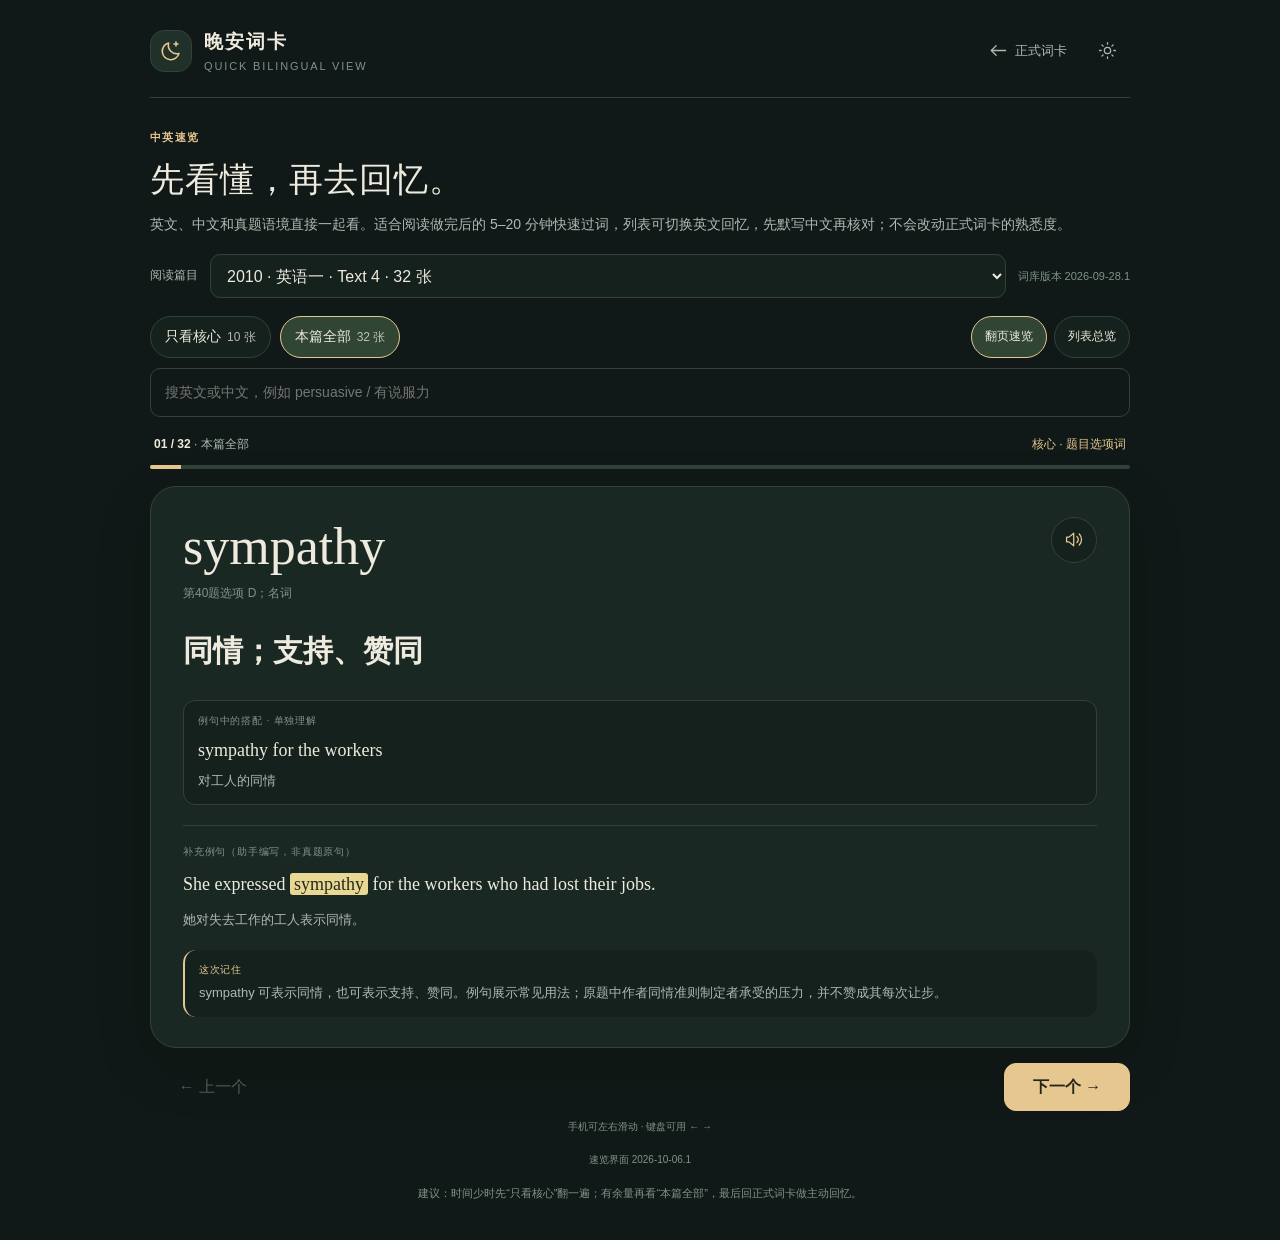
==== commit 351aa610: "Add next-deck navigation and English-only recall with optional Chinese drafts" ====
--- a/quick.html
+++ b/quick.html
@@ -8,6 +8,7 @@
 <title>中英速览 · 晚安词卡</title>
 <link href="./assets/app.css?v=20260927-audit" rel="stylesheet"/>
 <link href="./assets/quick.css?v=20260927-audit" rel="stylesheet"/>
+<link href="./assets/quick-extras.css?v=20261006-quick1" rel="stylesheet"/>
 <meta content="noindex, nofollow" name="robots"/>
 <meta content="#101917" name="theme-color"/>
 <meta content="no-referrer" name="referrer"/>
@@ -30,7 +31,7 @@
 <section class="intro quick-intro">
 <div class="eyebrow">中英速览</div>
 <h1>先看懂，再去回忆。</h1>
-<p>英文、中文和真题语境直接一起看。适合阅读做完后的 5–20 分钟快速过词，不会改动正式词卡的熟悉度。</p>
+<p>英文、中文和真题语境直接一起看。适合阅读做完后的 5–20 分钟快速过词，列表可切换英文回忆，先默写中文再核对；不会改动正式词卡的熟悉度。</p>
 </section>
 
 <div class="deckbar">
@@ -54,7 +55,7 @@
 <input aria-label="搜索中英文" class="search quick-search" disabled id="searchInput" placeholder="搜英文或中文，例如 persuasive / 有说服力" type="search"/>
 </div>
 
-<div class="loadingbox" id="loadingBox" role="status"><span id="loadingMessage">正在读取篇目词库…</span></div>
+<div class="loadingbox" id="loadingBox" role="status"><span id="loadingMessage">正在读取篇目词库…</span><button id="retryQuickLoad" hidden>重试读取</button></div>
 
 <main hidden id="quickWorkspace">
 <section id="cardView">
@@ -112,15 +113,29 @@
 </section>
 
 <section hidden id="listView">
-<div class="quick-summary"><span id="listCount"></span><span>点喇叭即可听英文发音</span></div>
+<div class="list-mode-switch" role="group" aria-label="列表学习方式">
+<button data-list-mode="bilingual" aria-pressed="true">中英对照</button>
+<button data-list-mode="english" aria-pressed="false">英文回忆 · 默写中文</button>
+</div>
+<div class="recall-tools" id="recallTools" hidden>
+<div><strong>看英文，回想中文。</strong><p>不显示中文提示；可在下方默写或写在纸上，写完再核对。按意思自行判断，不自动打分。</p><p id="recallStorage"></p></div>
+<button class="quiet" id="toggleRecallAnswers">展开全部释义</button>
+</div>
+<div class="quick-summary"><span id="listCount"></span><span id="listHint">点喇叭即可听英文发音</span></div>
 <section class="quick-list" id="quickList" aria-live="polite"></section>
 </section>
 
+<section class="next-deck" id="nextDeckSection" hidden aria-label="切换下一篇">
+<div><strong id="nextDeckTitle"></strong><p id="nextDeckHint"></p></div>
+<button class="primary" id="nextDeckButton" disabled>下一篇 →</button>
+</section>
+<p class="quick-build">速览界面 2026-10-06.1</p>
 <p class="quick-foot">建议：时间少时先“只看核心”翻一遍；有余量再看“本篇全部”，最后回正式词卡做主动回忆。</p>
 </main>
 </div>
 <div class="toast" hidden id="toast" role="status"></div>
 <noscript><div class="noscript">中英速览需要 JavaScript。请通过网站地址访问。</div></noscript>
-<script defer src="./assets/quick.js?v=20260927-audit"></script>
+<script defer src="./assets/quick-extras.js?v=20261006-quick1"></script>
+<script defer src="./assets/quick.js?v=20261006-quick1"></script>
 </body>
 </html>
--- a/assets/quick-extras.css
+++ b/assets/quick-extras.css
@@ -0,0 +1,26 @@
+/* English recall is an opt-in section of list view, not a replacement for review. */
+.quick-shell [hidden]{display:none!important}
+.list-mode-switch{display:flex;gap:8px;margin:0 0 14px;flex-wrap:wrap}
+.list-mode-switch button{background:var(--panel);font-size:13px;border-radius:12px;min-height:44px;padding:9px 15px}
+.list-mode-switch button[aria-pressed="true"]{background:var(--soft);border-color:var(--accent);color:var(--ink)}
+.recall-tools{display:flex;justify-content:space-between;align-items:center;gap:18px;padding:18px 20px;margin-bottom:16px;border:1px solid var(--line);border-radius:16px;background:var(--panel)}
+.recall-tools strong{font-size:16px;color:var(--ink)}
+.recall-tools p{font-size:12px;line-height:1.75;color:var(--muted);margin:5px 0 0}
+.recall-tools #recallStorage{font-size:11px;color:var(--dim)}
+.recall-tools button{flex-shrink:0}
+.quick-row.recall-row{grid-template-columns:40px minmax(150px,.85fr) minmax(170px,1.15fr) auto;align-items:start;gap:14px}
+.recall-row .quick-term{padding-top:6px}
+.recall-label{display:block;font-size:11px;color:var(--dim);line-height:1.6;margin-bottom:5px}
+.recall-writing{min-width:0}
+.recall-writing textarea{display:block;width:100%;min-height:70px;box-sizing:border-box;background:var(--panel);color:var(--ink);border:1px solid var(--line);border-radius:10px;padding:10px 12px;font:inherit;font-size:15px;line-height:1.6;resize:vertical;overflow-wrap:anywhere}
+.recall-writing textarea::placeholder{color:var(--dim);font-size:12px}
+.recall-writing textarea:focus-visible{outline:2px solid var(--accent);outline-offset:2px}
+.recall-reveal{min-height:44px;margin-top:21px;white-space:nowrap}
+.recall-answer{grid-column:2/-1;padding:12px 14px;background:var(--panel);border:1px solid var(--line);border-radius:12px;font-size:15px;line-height:1.7;color:var(--ink);overflow-wrap:anywhere}
+.recall-answer .quick-usage{margin-top:12px}
+.next-deck{display:flex;align-items:center;justify-content:space-between;gap:20px;padding:20px 22px;margin-top:22px;border:1px solid var(--line);border-radius:18px;background:var(--card)}
+.next-deck strong{font-size:16px;line-height:1.5;overflow-wrap:anywhere}
+.next-deck p{font-size:12px;color:var(--muted);line-height:1.7;margin:6px 0 0}
+.next-deck button{flex-shrink:0;min-height:46px;min-width:126px}
+.quick-build{text-align:center;font-size:10px;color:var(--dim);margin:16px 0 0}
+@media(max-width:760px){.recall-tools{display:block;padding:16px}.recall-tools button{margin-top:12px;width:100%}.list-mode-switch{flex-wrap:nowrap}.list-mode-switch button{flex:1;padding:9px 10px}.quick-row.recall-row{grid-template-columns:40px minmax(0,1fr);gap:10px}.recall-writing{grid-column:2/-1}.recall-reveal{grid-column:2/-1;margin-top:0;justify-self:start}.recall-answer{grid-column:1/-1}.recall-writing textarea{font-size:16px}.next-deck{display:block;padding:18px}.next-deck button{margin-top:14px;width:100%}}
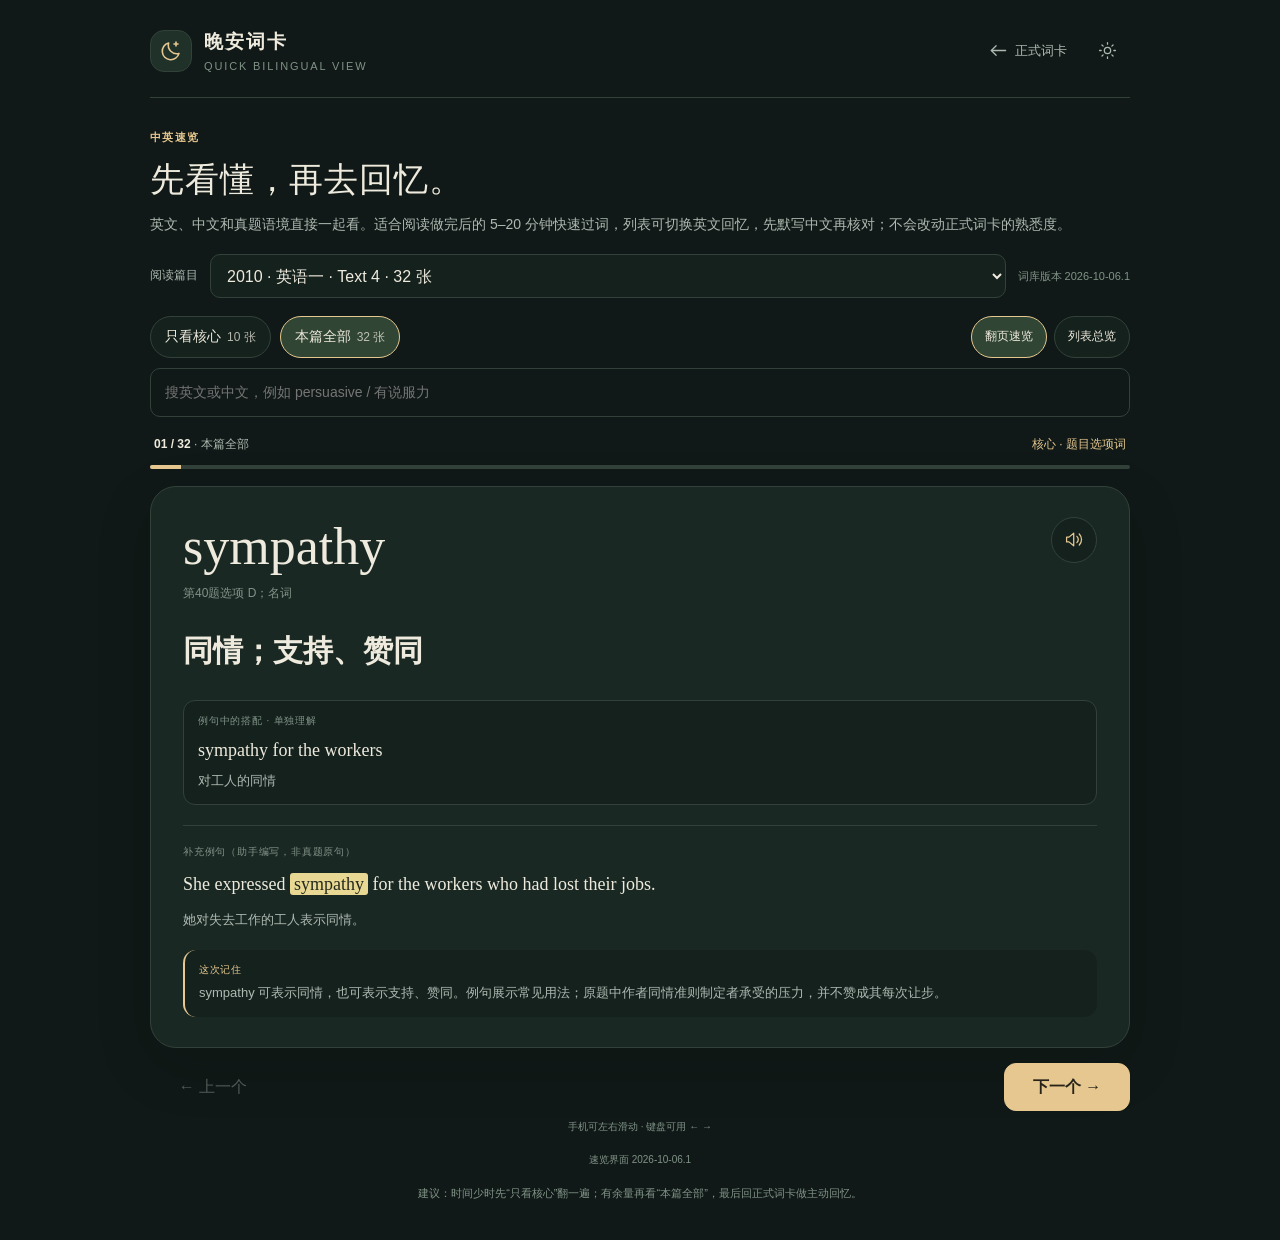
==== commit 9c292f27: "Build audited 2014 reading review and preserve legacy study tools" ====
--- a/quick.html
+++ b/quick.html
@@ -18,12 +18,12 @@
 <body>
 <div class="shell quick-shell">
 <header class="top">
-<a class="brand quick-brand" href="./index.html" aria-label="返回晚安词卡">
+<a class="brand quick-brand" href="./index.html#legacy" aria-label="返回晚安词卡">
 <span aria-hidden="true" class="logo"><svg viewBox="0 0 24 24"><path d="M20 14.4A8.5 8.5 0 0 1 9.6 4 8.5 8.5 0 1 0 20 14.4Z"></path><path d="M17 3v4M15 5h4"></path></svg></span>
 <div><div class="brand-title">晚安词卡</div><div class="brand-sub">QUICK BILINGUAL VIEW</div></div>
 </a>
 <div class="top-actions">
-<a class="quiet icon top-link" href="./index.html" title="回到正式词卡"><svg viewBox="0 0 24 24"><path d="M9 18 3 12l6-6"></path><path d="M3 12h18"></path></svg><span class="label-on-wide">正式词卡</span></a>
+<a class="quiet icon top-link" href="./index.html#legacy" title="回到正式词卡"><svg viewBox="0 0 24 24"><path d="M9 18 3 12l6-6"></path><path d="M3 12h18"></path></svg><span class="label-on-wide">正式词卡</span></a>
 <button aria-label="切换深浅色" class="quiet icon" id="theme" title="切换深浅色"><svg viewBox="0 0 24 24"><circle cx="12" cy="12" r="4"></circle><path d="M12 2v2M12 20v2M2 12h2M20 12h2M5 5l1.5 1.5M17.5 17.5 19 19M19 5l-1.5 1.5M6.5 17.5 5 19"></path></svg></button>
 </div>
 </header>
@@ -107,7 +107,7 @@
 <p id="doneMessage"></p>
 <div class="done-actions">
 <button id="restartQuick">重新开始</button>
-<a class="primary-link" id="goFlashcards" href="./index.html">去正式词卡</a>
+<a class="primary-link" id="goFlashcards" href="./index.html#legacy">去正式词卡</a>
 </div>
 </section>
 </section>
